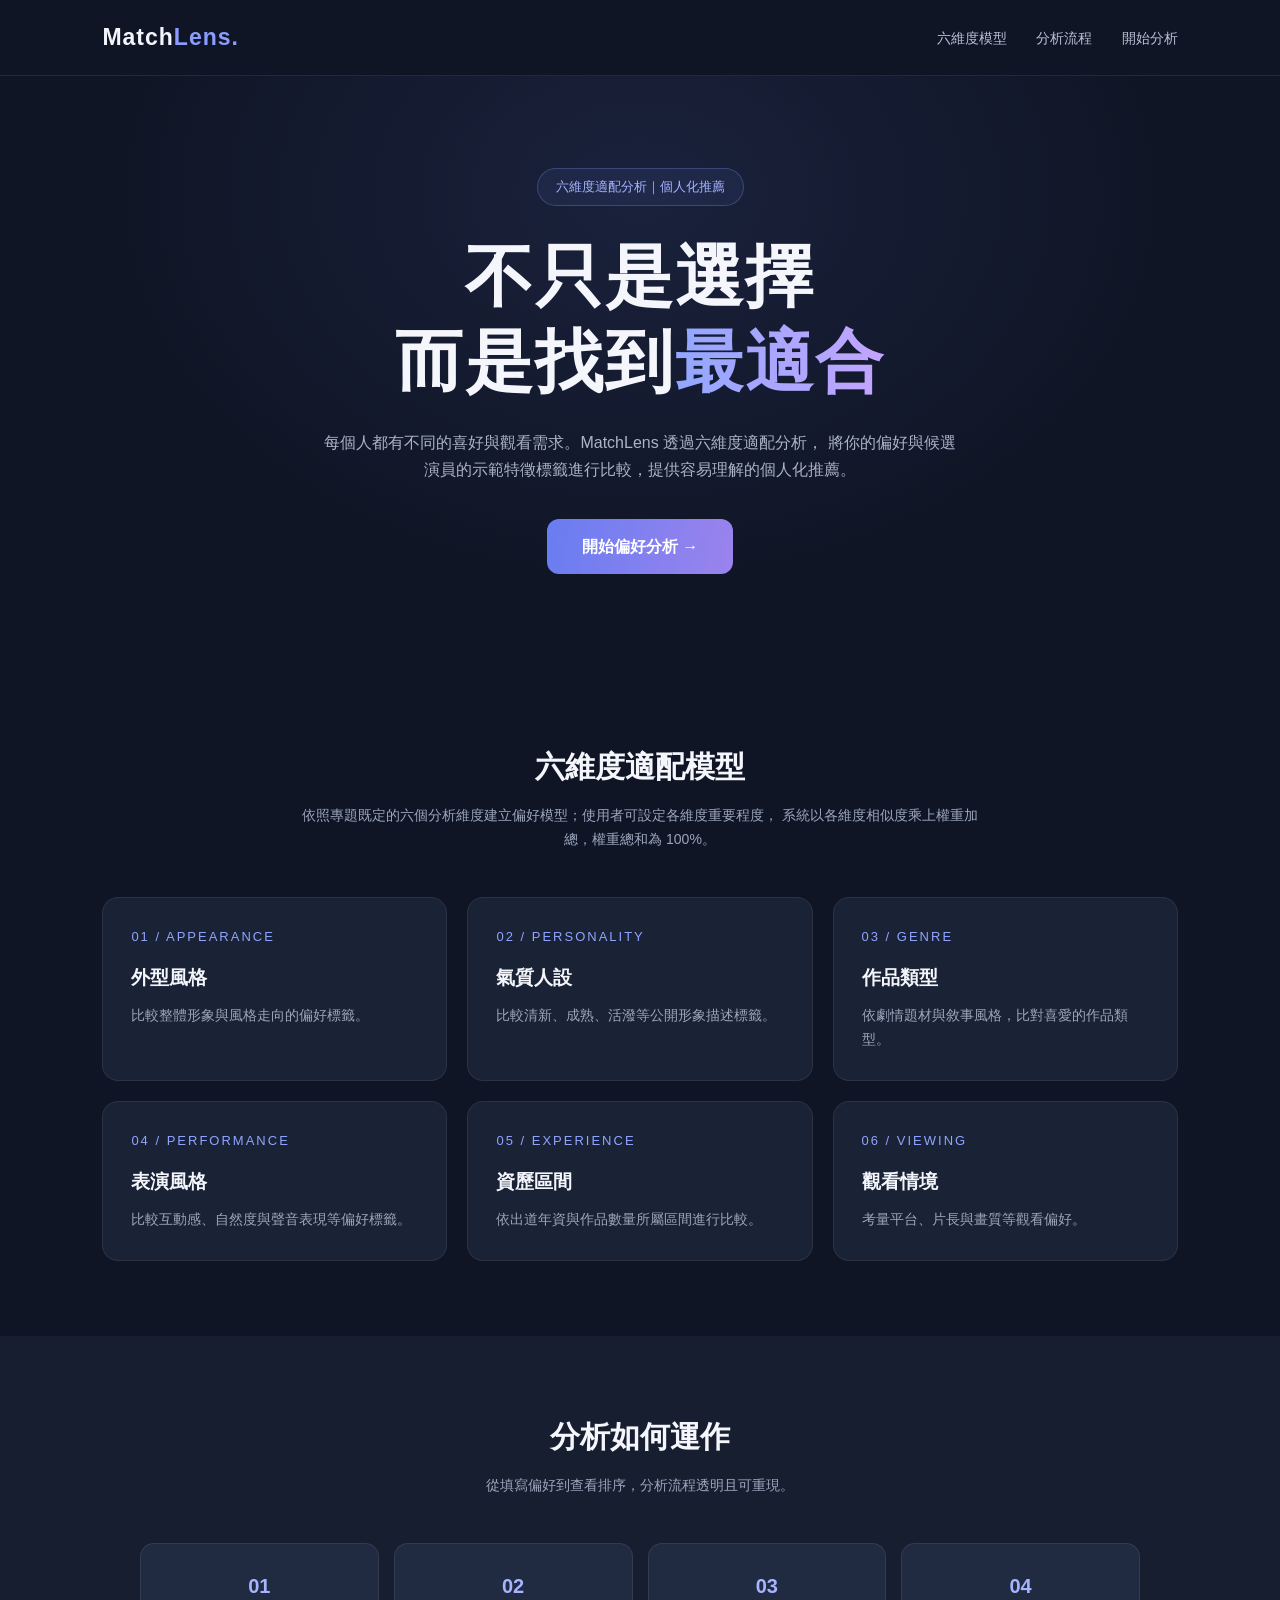
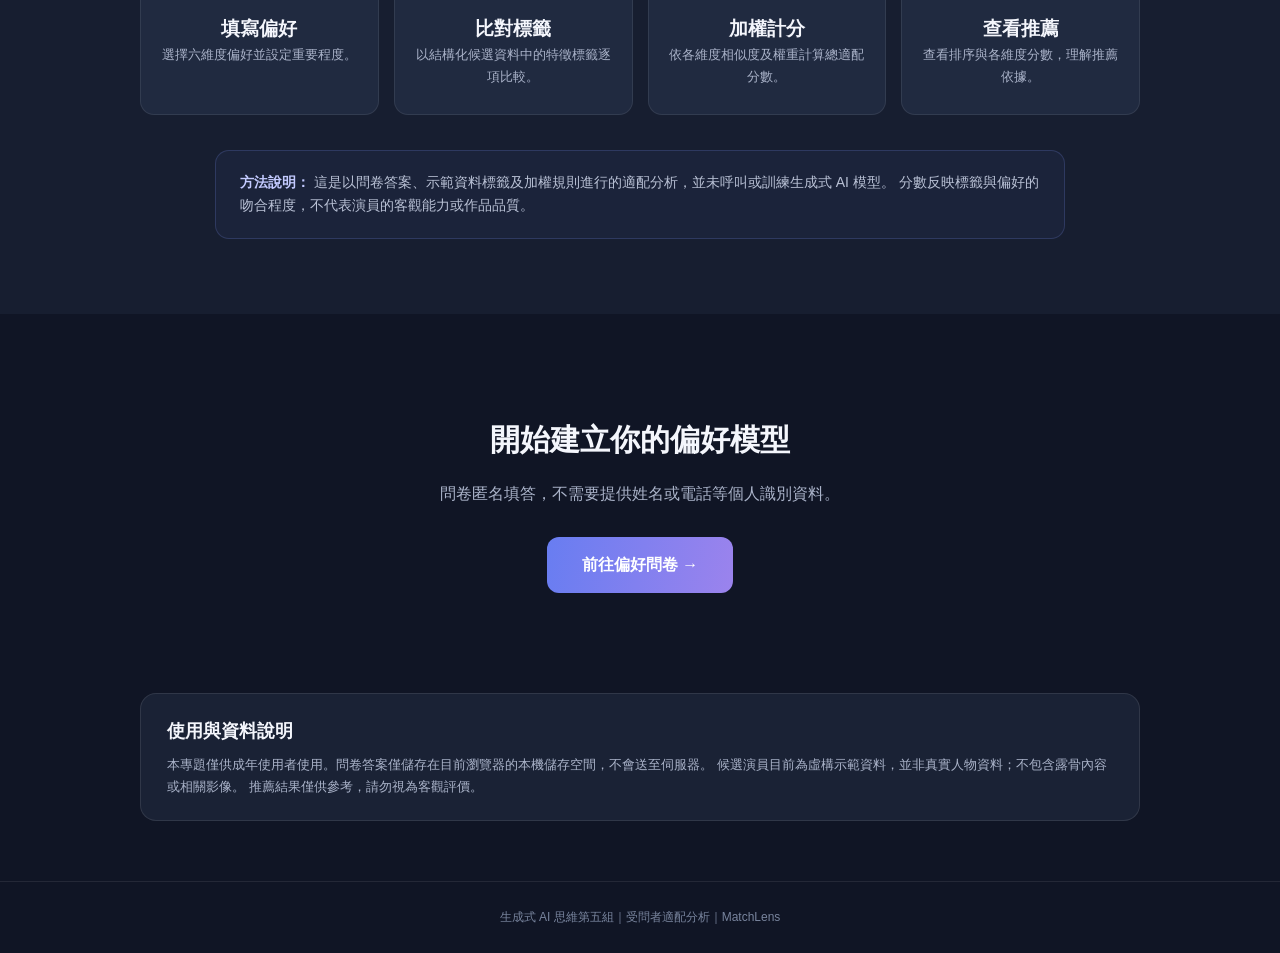
==== index.html @ 05462529 "Add deployment-ready homepage entry point" ====
<!DOCTYPE html>
<html lang="zh-Hant">
<head>
  <meta charset="UTF-8">
  <meta name="viewport" content="width=device-width, initial-scale=1.0">
  <meta name="theme-color" content="#101525">
  <meta name="description" content="以六維度偏好與加權規則，探索個人化演員適配推薦。">
  <title>MatchLens｜受問者適配分析</title>

  <style>
    * {
      margin: 0;
      padding: 0;
      box-sizing: border-box;
    }

    body {
      font-family: "Noto Sans TC", Arial, sans-serif;
      background: #101525;
      color: #f4f6fc;
      line-height: 1.7;
    }

    nav {
      min-height: 76px;
      padding: 12px 8%;
      display: flex;
      align-items: center;
      justify-content: space-between;
      border-bottom: 1px solid #ffffff15;
    }

    .logo {
      font-size: 23px;
      font-weight: 800;
      letter-spacing: 1px;
    }

    .logo span {
      color: #8b9cff;
    }

    nav a {
      color: #b9c1d5;
      text-decoration: none;
      margin-left: 25px;
      font-size: 14px;
    }

    nav a:hover,
    nav a:focus-visible {
      color: #c3a5ff;
    }

    .hero {
      min-height: 590px;
      display: flex;
      flex-direction: column;
      justify-content: center;
      align-items: center;
      text-align: center;
      padding: 80px 20px;
      background: radial-gradient(ellipse at 50% 20%, #394a873b, transparent 60%);
    }

    .tag {
      color: #a6b4ff;
      border: 1px solid #6578c866;
      background: #6578c81a;
      padding: 7px 18px;
      border-radius: 30px;
      font-size: 13px;
      margin-bottom: 28px;
    }

    h1 {
      font-size: clamp(38px, 6vw, 68px);
      line-height: 1.25;
      margin-bottom: 25px;
      letter-spacing: 2px;
    }

    h1 span {
      background: linear-gradient(90deg, #92a7ff, #c3a5ff);
      -webkit-background-clip: text;
      background-clip: text;
      color: transparent;
    }

    .hero p {
      max-width: 640px;
      color: #aab3c9;
      font-size: 16px;
      margin-bottom: 35px;
    }

    .primary-btn {
      display: inline-block;
      padding: 14px 35px;
      background: linear-gradient(100deg, #687df1, #9b83ed);
      color: white;
      text-decoration: none;
      border-radius: 12px;
      font-weight: 700;
      transition: transform .25s, box-shadow .25s;
    }

    .primary-btn:hover,
    .primary-btn:focus-visible {
      transform: translateY(-3px);
      box-shadow: 0 8px 30px #7588ff55;
    }

    section {
      padding: 75px 8%;
    }

    .section-title {
      text-align: center;
      font-size: 30px;
      margin-bottom: 12px;
    }

    .section-desc {
      text-align: center;
      color: #9ba6bd;
      margin: 0 auto 45px;
      font-size: 14px;
      max-width: 680px;
    }

    .dimensions {
      display: grid;
      grid-template-columns: repeat(3, 1fr);
      gap: 20px;
    }

    .card {
      background: #1a2235;
      border: 1px solid #ffffff12;
      padding: 28px;
      border-radius: 16px;
      transition: transform .25s, border-color .25s, background .25s;
    }

    .card:hover {
      transform: translateY(-5px);
      border-color: #899aff80;
      background: #202b43;
    }

    .number {
      color: #91a4ff;
      font-size: 13px;
      margin-bottom: 14px;
      letter-spacing: 2px;
    }

    .card h3 {
      font-size: 19px;
      margin-bottom: 10px;
    }

    .card p {
      color: #9ba6bd;
      font-size: 14px;
    }

    .process {
      background: #171e30;
      text-align: center;
    }

    .steps {
      display: grid;
      grid-template-columns: repeat(4, 1fr);
      gap: 15px;
      max-width: 1000px;
      margin: auto;
    }

    .step {
      padding: 25px 15px;
      border: 1px solid #ffffff15;
      border-radius: 14px;
      background: #202a40;
    }

    .step strong {
      display: block;
      color: #a6b4ff;
      font-size: 20px;
      margin-bottom: 10px;
    }

    .step p {
      color: #aab3c9;
      font-size: 13px;
    }

    .method {
      max-width: 850px;
      margin: 35px auto 0;
      padding: 20px 24px;
      border: 1px solid #6578c844;
      border-radius: 14px;
      background: #6578c810;
      color: #b9c1d5;
      font-size: 14px;
      text-align: left;
    }

    .method strong {
      color: #c3caff;
    }

    .start {
      text-align: center;
      padding: 100px 20px;
    }

    .start p {
      color: #aab3c9;
      margin: 15px 0 30px;
    }

    .ethics {
      max-width: 1000px;
      margin: 0 auto 60px;
      padding: 22px 26px;
      border: 1px solid #ffffff18;
      border-radius: 16px;
      background: #1a2235;
    }

    .ethics h2 {
      font-size: 18px;
      margin-bottom: 8px;
    }

    .ethics p {
      color: #aab3c9;
      font-size: 13px;
    }

    footer {
      text-align: center;
      padding: 25px;
      border-top: 1px solid #ffffff15;
      color: #78849d;
      font-size: 12px;
    }

    @media (max-width: 768px) {
      nav {
        padding: 12px 5%;
      }

      nav a {
        margin-left: 12px;
        font-size: 12px;
      }

      .dimensions {
        grid-template-columns: repeat(2, 1fr);
      }

      .steps {
        grid-template-columns: repeat(2, 1fr);
      }

      section {
        padding: 60px 6%;
      }
    }

    @media (max-width: 480px) {
      nav {
        align-items: flex-start;
        gap: 10px;
        flex-direction: column;
      }

      nav a {
        margin: 0 16px 0 0;
      }

      .hero {
        min-height: 520px;
      }

      .dimensions,
      .steps {
        grid-template-columns: 1fr;
      }

      .logo {
        font-size: 19px;
      }

      .card {
        padding: 23px;
      }

      .ethics {
        margin: 0 6% 45px;
        padding: 20px;
      }
    }

    @media (prefers-reduced-motion: reduce) {
      *, *::before, *::after {
        scroll-behavior: auto !important;
        transition-duration: .01ms !important;
      }
    }
  </style>
</head>

<body>
  <nav aria-label="主要導覽">
    <div class="logo">Match<span>Lens.</span></div>
    <div>
      <a href="#model">六維度模型</a>
      <a href="#process">分析流程</a>
      <a href="survey.html">開始分析</a>
    </div>
  </nav>

  <header class="hero">
    <div class="tag">六維度適配分析｜個人化推薦</div>
    <h1>不只是選擇<br>而是找到<span>最適合</span></h1>
    <p>
      每個人都有不同的喜好與觀看需求。MatchLens 透過六維度適配分析，
      將你的偏好與候選演員的示範特徵標籤進行比較，提供容易理解的個人化推薦。
    </p>
    <a href="survey.html" class="primary-btn">開始偏好分析 <span aria-hidden="true">→</span></a>
  </header>

  <main>
    <section id="model">
      <h2 class="section-title">六維度適配模型</h2>
      <p class="section-desc">
        依照專題既定的六個分析維度建立偏好模型；使用者可設定各維度重要程度，
        系統以各維度相似度乘上權重加總，權重總和為 100%。
      </p>

      <div class="dimensions">
        <article class="card">
          <div class="number">01 / APPEARANCE</div>
          <h3>外型風格</h3>
          <p>比較整體形象與風格走向的偏好標籤。</p>
        </article>
        <article class="card">
          <div class="number">02 / PERSONALITY</div>
          <h3>氣質人設</h3>
          <p>比較清新、成熟、活潑等公開形象描述標籤。</p>
        </article>
        <article class="card">
          <div class="number">03 / GENRE</div>
          <h3>作品類型</h3>
          <p>依劇情題材與敘事風格，比對喜愛的作品類型。</p>
        </article>
        <article class="card">
          <div class="number">04 / PERFORMANCE</div>
          <h3>表演風格</h3>
          <p>比較互動感、自然度與聲音表現等偏好標籤。</p>
        </article>
        <article class="card">
          <div class="number">05 / EXPERIENCE</div>
          <h3>資歷區間</h3>
          <p>依出道年資與作品數量所屬區間進行比較。</p>
        </article>
        <article class="card">
          <div class="number">06 / VIEWING</div>
          <h3>觀看情境</h3>
          <p>考量平台、片長與畫質等觀看偏好。</p>
        </article>
      </div>
    </section>

    <section class="process" id="process">
      <h2 class="section-title">分析如何運作</h2>
      <p class="section-desc">從填寫偏好到查看排序，分析流程透明且可重現。</p>
      <div class="steps">
        <article class="step">
          <strong>01</strong>
          <h3>填寫偏好</h3>
          <p>選擇六維度偏好並設定重要程度。</p>
        </article>
        <article class="step">
          <strong>02</strong>
          <h3>比對標籤</h3>
          <p>以結構化候選資料中的特徵標籤逐項比較。</p>
        </article>
        <article class="step">
          <strong>03</strong>
          <h3>加權計分</h3>
          <p>依各維度相似度及權重計算總適配分數。</p>
        </article>
        <article class="step">
          <strong>04</strong>
          <h3>查看推薦</h3>
          <p>查看排序與各維度分數，理解推薦依據。</p>
        </article>
      </div>
      <div class="method">
        <strong>方法說明：</strong>
        這是以問卷答案、示範資料標籤及加權規則進行的適配分析，並未呼叫或訓練生成式 AI 模型。
        分數反映標籤與偏好的吻合程度，不代表演員的客觀能力或作品品質。
      </div>
    </section>

    <section class="start">
      <h2 class="section-title">開始建立你的偏好模型</h2>
      <p>問卷匿名填答，不需要提供姓名或電話等個人識別資料。</p>
      <a href="survey.html" class="primary-btn">前往偏好問卷 <span aria-hidden="true">→</span></a>
    </section>

    <aside class="ethics" aria-labelledby="ethics-title">
      <h2 id="ethics-title">使用與資料說明</h2>
      <p>
        本專題僅供成年使用者使用。問卷答案僅儲存在目前瀏覽器的本機儲存空間，不會送至伺服器。
        候選演員目前為虛構示範資料，並非真實人物資料；不包含露骨內容或相關影像。
        推薦結果僅供參考，請勿視為客觀評價。
      </p>
    </aside>
  </main>

  <footer>
    生成式 AI 思維第五組｜受問者適配分析｜MatchLens
  </footer>
</body>
</html>
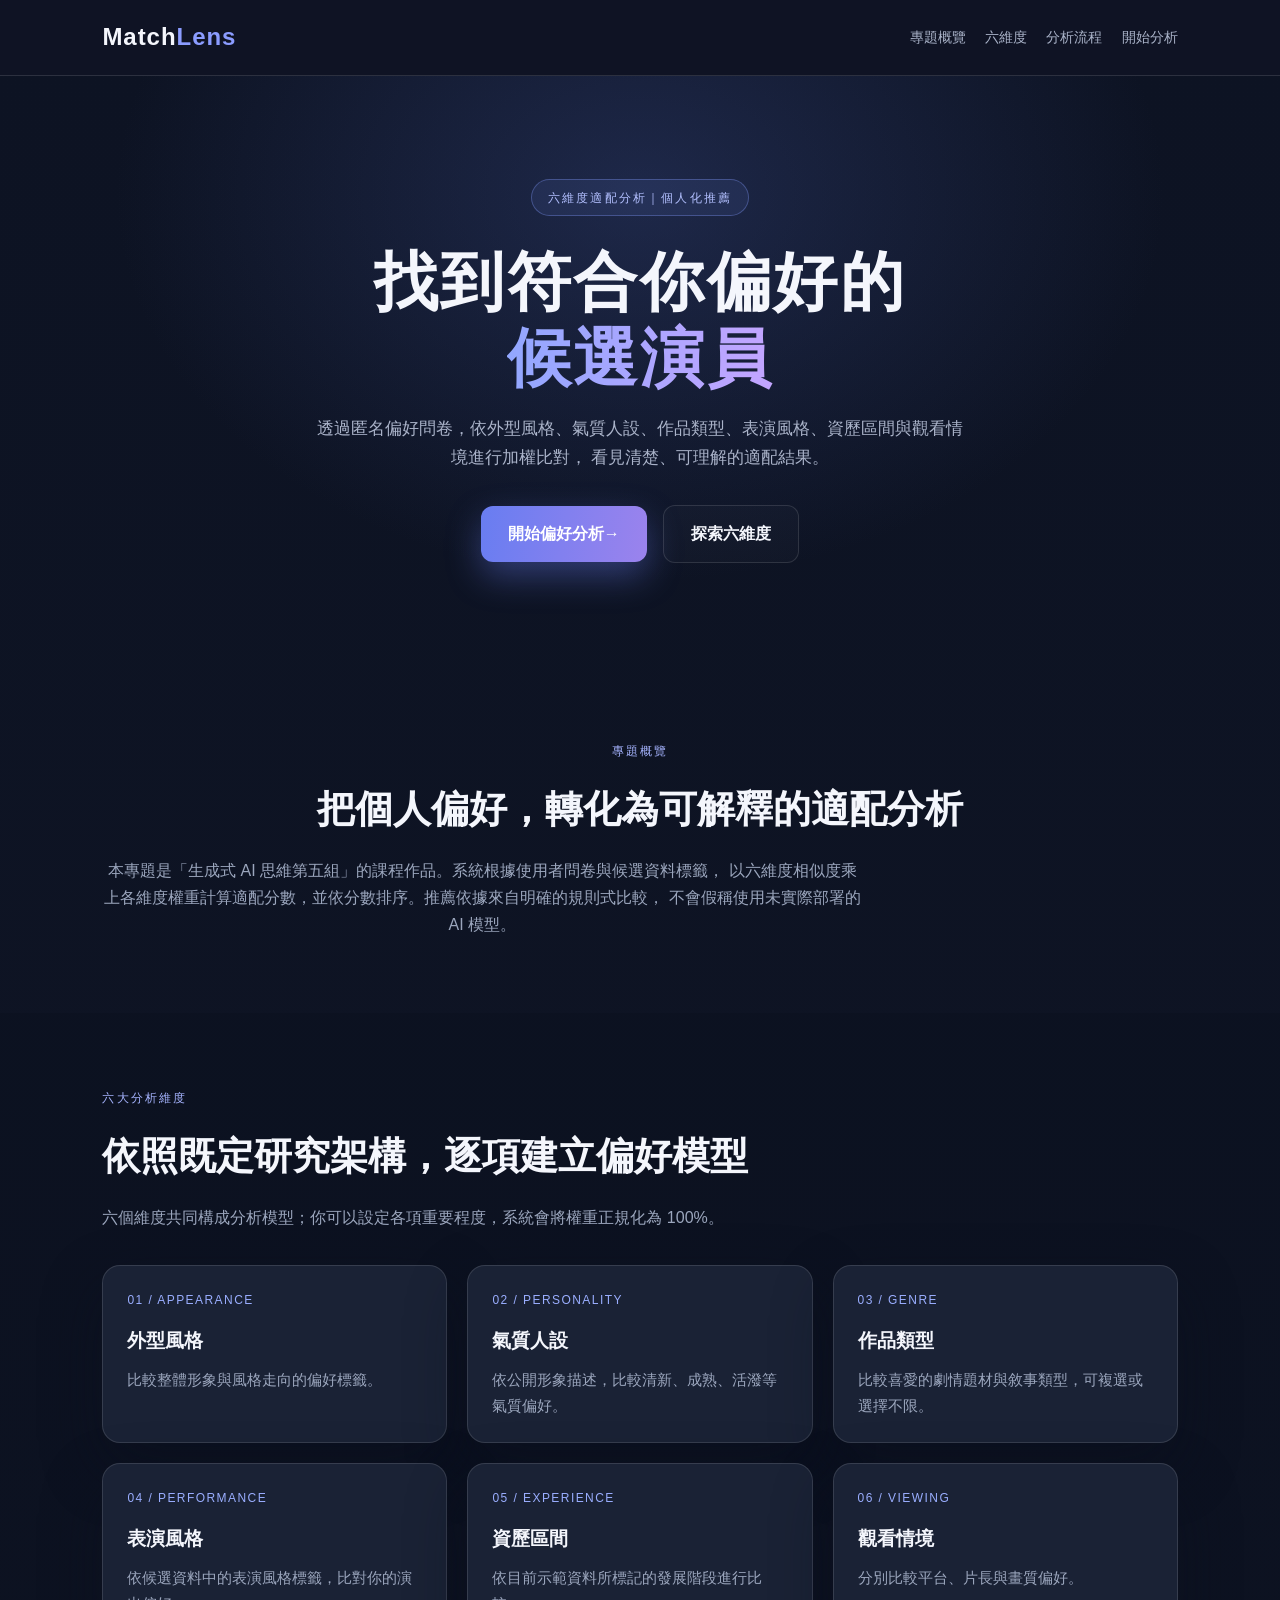
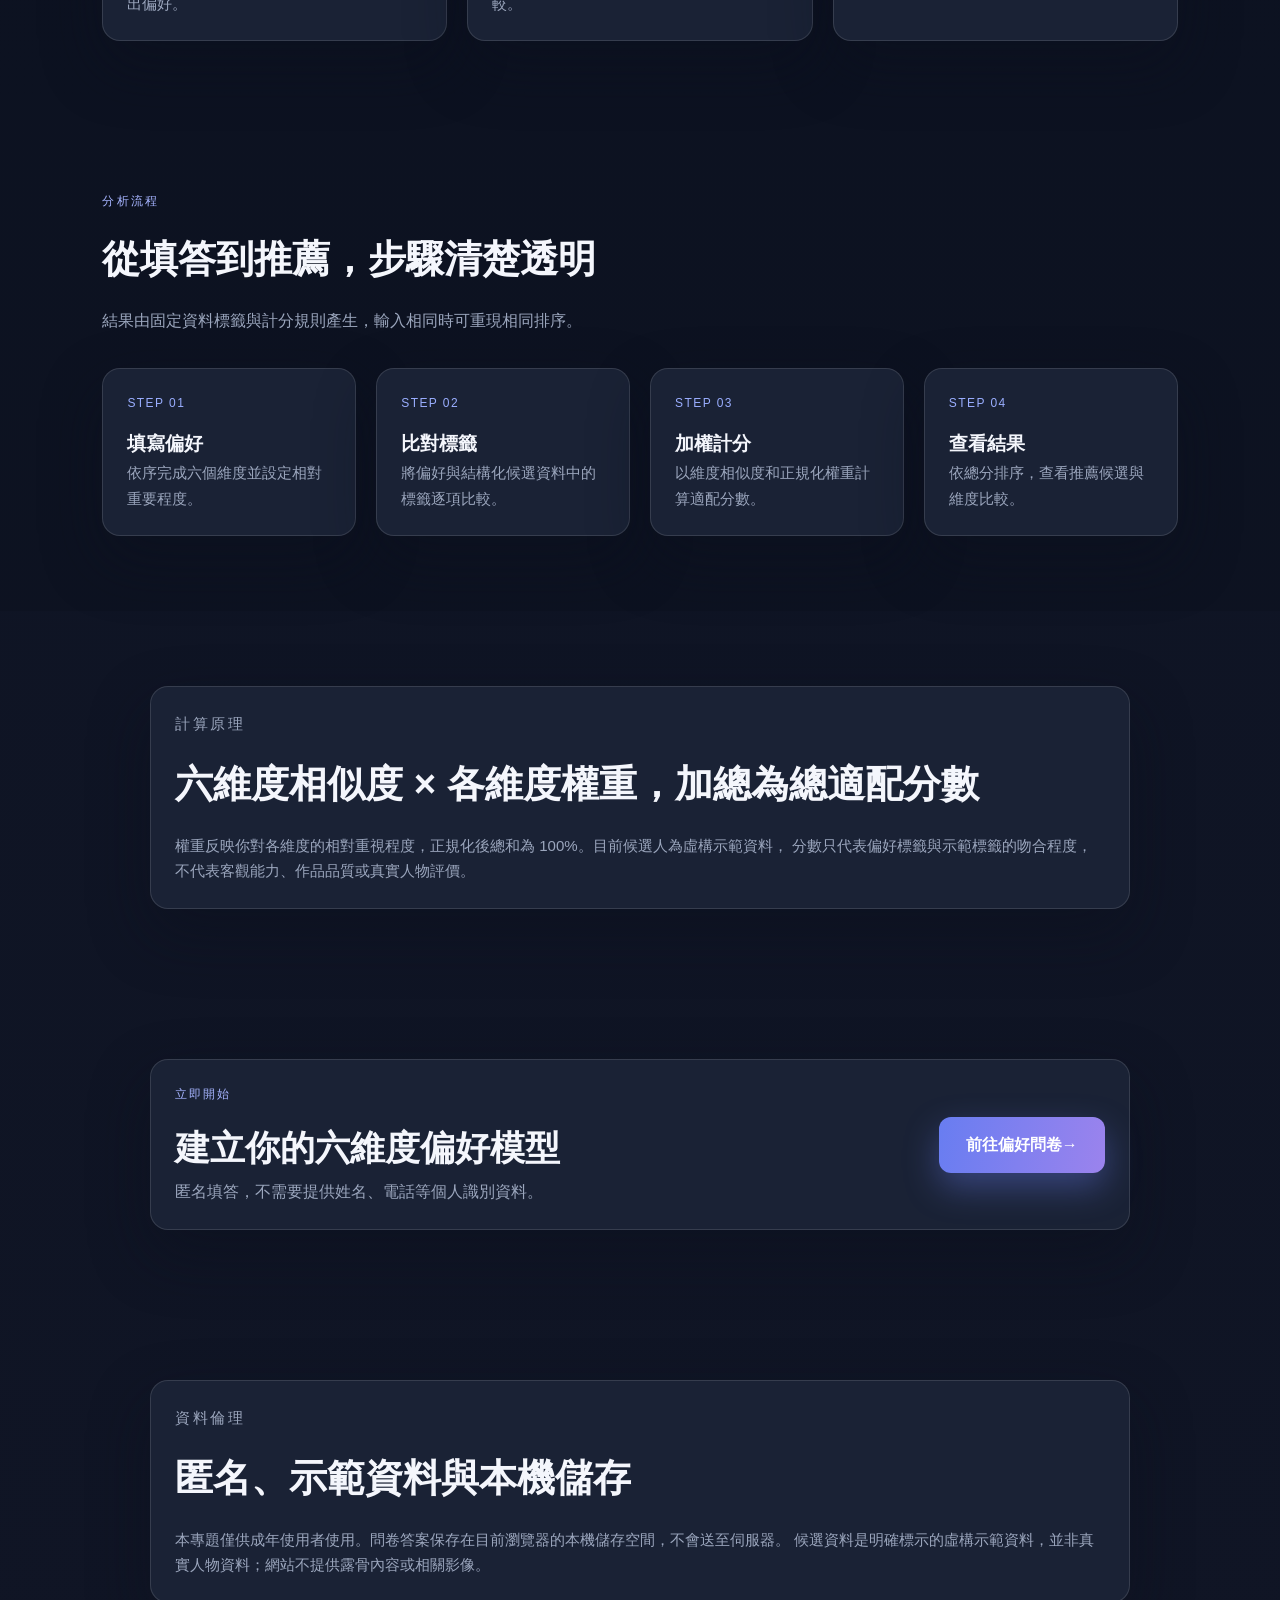
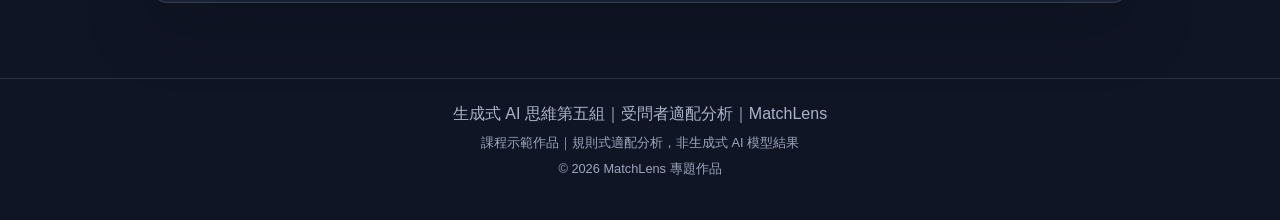
==== commit 68c28bbd: "Update landing page copy and connect the existing shared stylesheet" ====
--- a/index.html
+++ b/index.html
@@ -1,434 +1,157 @@
 <!DOCTYPE html>
 <html lang="zh-Hant">
-<head>
-  <meta charset="UTF-8">
-  <meta name="viewport" content="width=device-width, initial-scale=1.0">
-  <meta name="theme-color" content="#101525">
-  <meta name="description" content="以六維度偏好與加權規則，探索個人化演員適配推薦。">
-  <title>MatchLens｜受問者適配分析</title>
+  <head>
+    <meta charset="UTF-8" />
+    <meta name="viewport" content="width=device-width, initial-scale=1.0" />
+    <meta name="theme-color" content="#101525" />
+    <meta
+      name="description"
+      content="MatchLens 受問者適配分析：透過六維度偏好與加權模型，產生個人化演員推薦。"
+    />
+    <title>MatchLens｜受問者適配分析</title>
+    <link rel="stylesheet" href="styles.css" />
+    <script src="app.js" defer></script>
+  </head>
+  <body>
+    <header class="topbar">
+      <a class="brand" href="index.html" aria-label="MatchLens 首頁">Match<span>Lens</span></a>
+      <nav class="nav" aria-label="主導覽">
+        <a href="#overview">專題概覽</a>
+        <a href="#dimensions">六維度</a>
+        <a href="#process">分析流程</a>
+        <a href="survey.html">開始分析</a>
+      </nav>
+    </header>
 
-  <style>
-    * {
-      margin: 0;
-      padding: 0;
-      box-sizing: border-box;
-    }
+    <main>
+      <section class="hero">
+        <div class="badge">六維度適配分析｜個人化推薦</div>
+        <h1>找到符合你偏好的<br /><span>候選演員</span></h1>
+        <p>
+          透過匿名偏好問卷，依外型風格、氣質人設、作品類型、表演風格、資歷區間與觀看情境進行加權比對，
+          看見清楚、可理解的適配結果。
+        </p>
+        <div class="hero-actions">
+          <a class="primary-btn" href="survey.html">開始偏好分析 <span aria-hidden="true">→</span></a>
+          <a class="secondary-btn" href="#dimensions">探索六維度</a>
+        </div>
+      </section>
 
-    body {
-      font-family: "Noto Sans TC", Arial, sans-serif;
-      background: #101525;
-      color: #f4f6fc;
-      line-height: 1.7;
-    }
+      <section id="overview" class="section intro-section">
+        <p class="section-tag">專題概覽</p>
+        <h2>把個人偏好，轉化為可解釋的適配分析</h2>
+        <p class="section-copy">
+          本專題是「生成式 AI 思維第五組」的課程作品。系統根據使用者問卷與候選資料標籤，
+          以六維度相似度乘上各維度權重計算適配分數，並依分數排序。推薦依據來自明確的規則式比較，
+          不會假稱使用未實際部署的 AI 模型。
+        </p>
+      </section>
 
-    nav {
-      min-height: 76px;
-      padding: 12px 8%;
-      display: flex;
-      align-items: center;
-      justify-content: space-between;
-      border-bottom: 1px solid #ffffff15;
-    }
+      <section id="dimensions" class="section dimension-section">
+        <p class="section-tag">六大分析維度</p>
+        <h2>依照既定研究架構，逐項建立偏好模型</h2>
+        <p class="section-copy">
+          六個維度共同構成分析模型；你可以設定各項重要程度，系統會將權重正規化為 100%。
+        </p>
+        <div class="dimension-grid">
+          <article class="dim-card">
+            <div class="dim-number">01 / APPEARANCE</div>
+            <h3>外型風格</h3>
+            <p>比較整體形象與風格走向的偏好標籤。</p>
+          </article>
+          <article class="dim-card">
+            <div class="dim-number">02 / PERSONALITY</div>
+            <h3>氣質人設</h3>
+            <p>依公開形象描述，比較清新、成熟、活潑等氣質偏好。</p>
+          </article>
+          <article class="dim-card">
+            <div class="dim-number">03 / GENRE</div>
+            <h3>作品類型</h3>
+            <p>比較喜愛的劇情題材與敘事類型，可複選或選擇不限。</p>
+          </article>
+          <article class="dim-card">
+            <div class="dim-number">04 / PERFORMANCE</div>
+            <h3>表演風格</h3>
+            <p>依候選資料中的表演風格標籤，比對你的演出偏好。</p>
+          </article>
+          <article class="dim-card">
+            <div class="dim-number">05 / EXPERIENCE</div>
+            <h3>資歷區間</h3>
+            <p>依目前示範資料所標記的發展階段進行比較。</p>
+          </article>
+          <article class="dim-card">
+            <div class="dim-number">06 / VIEWING</div>
+            <h3>觀看情境</h3>
+            <p>分別比較平台、片長與畫質偏好。</p>
+          </article>
+        </div>
+      </section>
 
-    .logo {
-      font-size: 23px;
-      font-weight: 800;
-      letter-spacing: 1px;
-    }
+      <section id="process" class="section process-section">
+        <p class="section-tag">分析流程</p>
+        <h2>從填答到推薦，步驟清楚透明</h2>
+        <p class="section-copy">結果由固定資料標籤與計分規則產生，輸入相同時可重現相同排序。</p>
+        <div class="process-grid">
+          <article class="process-card">
+            <div class="step-index">STEP 01</div>
+            <strong>填寫偏好</strong>
+            <p>依序完成六個維度並設定相對重要程度。</p>
+          </article>
+          <article class="process-card">
+            <div class="step-index">STEP 02</div>
+            <strong>比對標籤</strong>
+            <p>將偏好與結構化候選資料中的標籤逐項比較。</p>
+          </article>
+          <article class="process-card">
+            <div class="step-index">STEP 03</div>
+            <strong>加權計分</strong>
+            <p>以維度相似度和正規化權重計算適配分數。</p>
+          </article>
+          <article class="process-card">
+            <div class="step-index">STEP 04</div>
+            <strong>查看結果</strong>
+            <p>依總分排序，查看推薦候選與維度比較。</p>
+          </article>
+        </div>
+      </section>
 
-    .logo span {
-      color: #8b9cff;
-    }
+      <section class="section summary-section">
+        <div class="summary-panel">
+          <p class="section-tag">計算原理</p>
+          <h2>六維度相似度 × 各維度權重，加總為總適配分數</h2>
+          <p>
+            權重反映你對各維度的相對重視程度，正規化後總和為 100%。目前候選人為虛構示範資料，
+            分數只代表偏好標籤與示範標籤的吻合程度，不代表客觀能力、作品品質或真實人物評價。
+          </p>
+        </div>
+      </section>
 
-    nav a {
-      color: #b9c1d5;
-      text-decoration: none;
-      margin-left: 25px;
-      font-size: 14px;
-    }
+      <section class="section cta-section">
+        <div class="cta-box">
+          <div>
+            <p class="section-tag">立即開始</p>
+            <h2>建立你的六維度偏好模型</h2>
+            <p class="section-copy">匿名填答，不需要提供姓名、電話等個人識別資料。</p>
+          </div>
+          <a class="primary-btn" href="survey.html">前往偏好問卷 <span aria-hidden="true">→</span></a>
+        </div>
+      </section>
 
-    nav a:hover,
-    nav a:focus-visible {
-      color: #c3a5ff;
-    }
+      <aside class="section" aria-labelledby="ethics-title">
+        <div class="summary-panel">
+          <p class="section-tag">資料倫理</p>
+          <h2 id="ethics-title">匿名、示範資料與本機儲存</h2>
+          <p>
+            本專題僅供成年使用者使用。問卷答案保存在目前瀏覽器的本機儲存空間，不會送至伺服器。
+            候選資料是明確標示的虛構示範資料，並非真實人物資料；網站不提供露骨內容或相關影像。
+          </p>
+        </div>
+      </aside>
+    </main>
 
-    .hero {
-      min-height: 590px;
-      display: flex;
-      flex-direction: column;
-      justify-content: center;
-      align-items: center;
-      text-align: center;
-      padding: 80px 20px;
-      background: radial-gradient(ellipse at 50% 20%, #394a873b, transparent 60%);
-    }
-
-    .tag {
-      color: #a6b4ff;
-      border: 1px solid #6578c866;
-      background: #6578c81a;
-      padding: 7px 18px;
-      border-radius: 30px;
-      font-size: 13px;
-      margin-bottom: 28px;
-    }
-
-    h1 {
-      font-size: clamp(38px, 6vw, 68px);
-      line-height: 1.25;
-      margin-bottom: 25px;
-      letter-spacing: 2px;
-    }
-
-    h1 span {
-      background: linear-gradient(90deg, #92a7ff, #c3a5ff);
-      -webkit-background-clip: text;
-      background-clip: text;
-      color: transparent;
-    }
-
-    .hero p {
-      max-width: 640px;
-      color: #aab3c9;
-      font-size: 16px;
-      margin-bottom: 35px;
-    }
-
-    .primary-btn {
-      display: inline-block;
-      padding: 14px 35px;
-      background: linear-gradient(100deg, #687df1, #9b83ed);
-      color: white;
-      text-decoration: none;
-      border-radius: 12px;
-      font-weight: 700;
-      transition: transform .25s, box-shadow .25s;
-    }
-
-    .primary-btn:hover,
-    .primary-btn:focus-visible {
-      transform: translateY(-3px);
-      box-shadow: 0 8px 30px #7588ff55;
-    }
-
-    section {
-      padding: 75px 8%;
-    }
-
-    .section-title {
-      text-align: center;
-      font-size: 30px;
-      margin-bottom: 12px;
-    }
-
-    .section-desc {
-      text-align: center;
-      color: #9ba6bd;
-      margin: 0 auto 45px;
-      font-size: 14px;
-      max-width: 680px;
-    }
-
-    .dimensions {
-      display: grid;
-      grid-template-columns: repeat(3, 1fr);
-      gap: 20px;
-    }
-
-    .card {
-      background: #1a2235;
-      border: 1px solid #ffffff12;
-      padding: 28px;
-      border-radius: 16px;
-      transition: transform .25s, border-color .25s, background .25s;
-    }
-
-    .card:hover {
-      transform: translateY(-5px);
-      border-color: #899aff80;
-      background: #202b43;
-    }
-
-    .number {
-      color: #91a4ff;
-      font-size: 13px;
-      margin-bottom: 14px;
-      letter-spacing: 2px;
-    }
-
-    .card h3 {
-      font-size: 19px;
-      margin-bottom: 10px;
-    }
-
-    .card p {
-      color: #9ba6bd;
-      font-size: 14px;
-    }
-
-    .process {
-      background: #171e30;
-      text-align: center;
-    }
-
-    .steps {
-      display: grid;
-      grid-template-columns: repeat(4, 1fr);
-      gap: 15px;
-      max-width: 1000px;
-      margin: auto;
-    }
-
-    .step {
-      padding: 25px 15px;
-      border: 1px solid #ffffff15;
-      border-radius: 14px;
-      background: #202a40;
-    }
-
-    .step strong {
-      display: block;
-      color: #a6b4ff;
-      font-size: 20px;
-      margin-bottom: 10px;
-    }
-
-    .step p {
-      color: #aab3c9;
-      font-size: 13px;
-    }
-
-    .method {
-      max-width: 850px;
-      margin: 35px auto 0;
-      padding: 20px 24px;
-      border: 1px solid #6578c844;
-      border-radius: 14px;
-      background: #6578c810;
-      color: #b9c1d5;
-      font-size: 14px;
-      text-align: left;
-    }
-
-    .method strong {
-      color: #c3caff;
-    }
-
-    .start {
-      text-align: center;
-      padding: 100px 20px;
-    }
-
-    .start p {
-      color: #aab3c9;
-      margin: 15px 0 30px;
-    }
-
-    .ethics {
-      max-width: 1000px;
-      margin: 0 auto 60px;
-      padding: 22px 26px;
-      border: 1px solid #ffffff18;
-      border-radius: 16px;
-      background: #1a2235;
-    }
-
-    .ethics h2 {
-      font-size: 18px;
-      margin-bottom: 8px;
-    }
-
-    .ethics p {
-      color: #aab3c9;
-      font-size: 13px;
-    }
-
-    footer {
-      text-align: center;
-      padding: 25px;
-      border-top: 1px solid #ffffff15;
-      color: #78849d;
-      font-size: 12px;
-    }
-
-    @media (max-width: 768px) {
-      nav {
-        padding: 12px 5%;
-      }
-
-      nav a {
-        margin-left: 12px;
-        font-size: 12px;
-      }
-
-      .dimensions {
-        grid-template-columns: repeat(2, 1fr);
-      }
-
-      .steps {
-        grid-template-columns: repeat(2, 1fr);
-      }
-
-      section {
-        padding: 60px 6%;
-      }
-    }
-
-    @media (max-width: 480px) {
-      nav {
-        align-items: flex-start;
-        gap: 10px;
-        flex-direction: column;
-      }
-
-      nav a {
-        margin: 0 16px 0 0;
-      }
-
-      .hero {
-        min-height: 520px;
-      }
-
-      .dimensions,
-      .steps {
-        grid-template-columns: 1fr;
-      }
-
-      .logo {
-        font-size: 19px;
-      }
-
-      .card {
-        padding: 23px;
-      }
-
-      .ethics {
-        margin: 0 6% 45px;
-        padding: 20px;
-      }
-    }
-
-    @media (prefers-reduced-motion: reduce) {
-      *, *::before, *::after {
-        scroll-behavior: auto !important;
-        transition-duration: .01ms !important;
-      }
-    }
-  </style>
-</head>
-
-<body>
-  <nav aria-label="主要導覽">
-    <div class="logo">Match<span>Lens.</span></div>
-    <div>
-      <a href="#model">六維度模型</a>
-      <a href="#process">分析流程</a>
-      <a href="survey.html">開始分析</a>
-    </div>
-  </nav>
-
-  <header class="hero">
-    <div class="tag">六維度適配分析｜個人化推薦</div>
-    <h1>不只是選擇<br>而是找到<span>最適合</span></h1>
-    <p>
-      每個人都有不同的喜好與觀看需求。MatchLens 透過六維度適配分析，
-      將你的偏好與候選演員的示範特徵標籤進行比較，提供容易理解的個人化推薦。
-    </p>
-    <a href="survey.html" class="primary-btn">開始偏好分析 <span aria-hidden="true">→</span></a>
-  </header>
-
-  <main>
-    <section id="model">
-      <h2 class="section-title">六維度適配模型</h2>
-      <p class="section-desc">
-        依照專題既定的六個分析維度建立偏好模型；使用者可設定各維度重要程度，
-        系統以各維度相似度乘上權重加總，權重總和為 100%。
-      </p>
-
-      <div class="dimensions">
-        <article class="card">
-          <div class="number">01 / APPEARANCE</div>
-          <h3>外型風格</h3>
-          <p>比較整體形象與風格走向的偏好標籤。</p>
-        </article>
-        <article class="card">
-          <div class="number">02 / PERSONALITY</div>
-          <h3>氣質人設</h3>
-          <p>比較清新、成熟、活潑等公開形象描述標籤。</p>
-        </article>
-        <article class="card">
-          <div class="number">03 / GENRE</div>
-          <h3>作品類型</h3>
-          <p>依劇情題材與敘事風格，比對喜愛的作品類型。</p>
-        </article>
-        <article class="card">
-          <div class="number">04 / PERFORMANCE</div>
-          <h3>表演風格</h3>
-          <p>比較互動感、自然度與聲音表現等偏好標籤。</p>
-        </article>
-        <article class="card">
-          <div class="number">05 / EXPERIENCE</div>
-          <h3>資歷區間</h3>
-          <p>依出道年資與作品數量所屬區間進行比較。</p>
-        </article>
-        <article class="card">
-          <div class="number">06 / VIEWING</div>
-          <h3>觀看情境</h3>
-          <p>考量平台、片長與畫質等觀看偏好。</p>
-        </article>
-      </div>
-    </section>
-
-    <section class="process" id="process">
-      <h2 class="section-title">分析如何運作</h2>
-      <p class="section-desc">從填寫偏好到查看排序，分析流程透明且可重現。</p>
-      <div class="steps">
-        <article class="step">
-          <strong>01</strong>
-          <h3>填寫偏好</h3>
-          <p>選擇六維度偏好並設定重要程度。</p>
-        </article>
-        <article class="step">
-          <strong>02</strong>
-          <h3>比對標籤</h3>
-          <p>以結構化候選資料中的特徵標籤逐項比較。</p>
-        </article>
-        <article class="step">
-          <strong>03</strong>
-          <h3>加權計分</h3>
-          <p>依各維度相似度及權重計算總適配分數。</p>
-        </article>
-        <article class="step">
-          <strong>04</strong>
-          <h3>查看推薦</h3>
-          <p>查看排序與各維度分數，理解推薦依據。</p>
-        </article>
-      </div>
-      <div class="method">
-        <strong>方法說明：</strong>
-        這是以問卷答案、示範資料標籤及加權規則進行的適配分析，並未呼叫或訓練生成式 AI 模型。
-        分數反映標籤與偏好的吻合程度，不代表演員的客觀能力或作品品質。
-      </div>
-    </section>
-
-    <section class="start">
-      <h2 class="section-title">開始建立你的偏好模型</h2>
-      <p>問卷匿名填答，不需要提供姓名或電話等個人識別資料。</p>
-      <a href="survey.html" class="primary-btn">前往偏好問卷 <span aria-hidden="true">→</span></a>
-    </section>
-
-    <aside class="ethics" aria-labelledby="ethics-title">
-      <h2 id="ethics-title">使用與資料說明</h2>
-      <p>
-        本專題僅供成年使用者使用。問卷答案僅儲存在目前瀏覽器的本機儲存空間，不會送至伺服器。
-        候選演員目前為虛構示範資料，並非真實人物資料；不包含露骨內容或相關影像。
-        推薦結果僅供參考，請勿視為客觀評價。
-      </p>
-    </aside>
-  </main>
-
-  <footer>
-    生成式 AI 思維第五組｜受問者適配分析｜MatchLens
-  </footer>
-</body>
+    <footer class="footer">
+      <p>生成式 AI 思維第五組｜受問者適配分析｜MatchLens</p>
+      <p class="footnote">課程示範作品｜規則式適配分析，非生成式 AI 模型結果</p>
+    </footer>
+  </body>
 </html>
--- a/styles.css
+++ b/styles.css
@@ -0,0 +1,348 @@
+:root {
+  --bg: #101525;
+  --bg-soft: #141d2f;
+  --panel: #1a2235;
+  --panel-strong: #202b43;
+  --line: rgba(255, 255, 255, 0.12);
+  --text: #f4f6fc;
+  --muted: #aab3c9;
+  --soft: #9ba6bd;
+  --primary: #8b9cff;
+  --primary-strong: #687df1;
+  --purple: #b39cff;
+  --shadow: 0 24px 60px rgba(10, 15, 28, 0.45);
+}
+
+* {
+  box-sizing: border-box;
+  margin: 0;
+  padding: 0;
+}
+
+html {
+  scroll-behavior: smooth;
+}
+
+body {
+  font-family: "Noto Sans TC", "Segoe UI", Arial, sans-serif;
+  background: linear-gradient(180deg, #0d1323 0%, #101525 100%);
+  color: var(--text);
+  line-height: 1.7;
+}
+
+img {
+  max-width: 100%;
+  display: block;
+}
+
+a {
+  color: inherit;
+  text-decoration: none;
+}
+
+.topbar {
+  position: sticky;
+  top: 0;
+  z-index: 20;
+  display: flex;
+  align-items: center;
+  justify-content: space-between;
+  min-height: 76px;
+  padding: 12px 8%;
+  background: rgba(16, 21, 37, 0.9);
+  backdrop-filter: blur(12px);
+  border-bottom: 1px solid var(--line);
+}
+
+.brand {
+  font-size: 1.5rem;
+  font-weight: 800;
+  letter-spacing: 0.04em;
+}
+
+.brand span {
+  color: var(--primary);
+}
+
+.nav {
+  display: flex;
+  align-items: center;
+  gap: 1.2rem;
+  flex-wrap: wrap;
+}
+
+.nav a {
+  font-size: 0.85rem;
+  color: var(--muted);
+  transition: color 0.2s ease;
+}
+
+.nav a:hover,
+.nav a:focus-visible {
+  color: var(--purple);
+}
+
+.hero {
+  min-height: 590px;
+  display: flex;
+  flex-direction: column;
+  justify-content: center;
+  align-items: center;
+  text-align: center;
+  padding: 80px 20px;
+  background: radial-gradient(ellipse at 50% 20%, rgba(57, 74, 135, 0.38), transparent 58%);
+}
+
+.badge {
+  display: inline-block;
+  padding: 0.45rem 1rem;
+  border: 1px solid rgba(101, 120, 200, 0.5);
+  background: rgba(101, 120, 200, 0.12);
+  color: #b3c0ff;
+  border-radius: 999px;
+  font-size: 0.76rem;
+  letter-spacing: 0.18em;
+  text-transform: uppercase;
+  margin-bottom: 1.8rem;
+}
+
+.hero h1 {
+  font-size: clamp(2.5rem, 5vw, 4.3rem);
+  line-height: 1.18;
+  letter-spacing: 0.04em;
+  margin-bottom: 1.2rem;
+}
+
+.hero h1 span {
+  background: linear-gradient(90deg, #92a7ff, #c3a5ff);
+  -webkit-background-clip: text;
+  background-clip: text;
+  color: transparent;
+}
+
+.hero p {
+  max-width: 650px;
+  color: var(--muted);
+  font-size: 1.05rem;
+  margin-bottom: 2rem;
+}
+
+.hero-actions {
+  display: flex;
+  align-items: center;
+  justify-content: center;
+  flex-wrap: wrap;
+  gap: 1rem;
+}
+
+.primary-btn,
+.secondary-btn {
+  display: inline-flex;
+  align-items: center;
+  justify-content: center;
+  min-height: 50px;
+  padding: 0.9rem 1.7rem;
+  border-radius: 12px;
+  font-weight: 700;
+  transition: transform 0.25s ease, box-shadow 0.25s ease, border-color 0.25s ease;
+}
+
+.primary-btn {
+  background: linear-gradient(100deg, var(--primary-strong), #9b83ed);
+  color: white;
+  box-shadow: 0 14px 34px rgba(104, 125, 241, 0.38);
+}
+
+.secondary-btn {
+  border: 1px solid rgba(255, 255, 255, 0.12);
+  background: rgba(255, 255, 255, 0.02);
+  color: var(--text);
+}
+
+.primary-btn:hover,
+.primary-btn:focus-visible,
+.secondary-btn:hover,
+.secondary-btn:focus-visible {
+  transform: translateY(-2px);
+}
+
+.section {
+  padding: 75px 8%;
+}
+
+.section-tag {
+  color: #a6b4ff;
+  font-size: 0.74rem;
+  letter-spacing: 0.18em;
+  text-transform: uppercase;
+  margin-bottom: 0.9rem;
+}
+
+.section h2 {
+  font-size: clamp(1.7rem, 3vw, 2.5rem);
+  margin-bottom: 1rem;
+}
+
+.section-copy {
+  max-width: 760px;
+  color: var(--soft);
+  font-size: 1rem;
+}
+
+.intro-section,
+.summary-section {
+  text-align: center;
+}
+
+.dimension-section,
+.process-section {
+  background: rgba(10, 15, 28, 0.4);
+}
+
+.dimension-grid,
+.process-grid {
+  display: grid;
+  gap: 1.25rem;
+  margin-top: 2.1rem;
+}
+
+.dimension-grid {
+  grid-template-columns: repeat(3, minmax(0, 1fr));
+}
+
+.process-grid {
+  grid-template-columns: repeat(4, minmax(0, 1fr));
+}
+
+.dim-card,
+.process-card,
+.summary-panel,
+.cta-box {
+  background: var(--panel);
+  border: 1px solid var(--line);
+  border-radius: 18px;
+  padding: 1.5rem;
+  box-shadow: var(--shadow);
+}
+
+.dim-card,
+.process-card {
+  transition: transform 0.2s ease, border-color 0.2s ease, background 0.2s ease;
+}
+
+.dim-card:hover,
+.dim-card:focus-within,
+.process-card:hover,
+.process-card:focus-within {
+  transform: translateY(-5px);
+  border-color: rgba(139, 156, 255, 0.7);
+  background: var(--panel-strong);
+}
+
+.dim-number,
+.step-index {
+  color: #9aaeff;
+  font-size: 0.75rem;
+  letter-spacing: 0.12em;
+  margin-bottom: 0.9rem;
+}
+
+.dim-card h3,
+.process-card strong {
+  font-size: 1.2rem;
+  margin-bottom: 0.6rem;
+}
+
+.dim-card p,
+.process-card p,
+.summary-panel p {
+  color: var(--soft);
+  font-size: 0.94rem;
+}
+
+.summary-panel {
+  max-width: 980px;
+  margin: 0 auto;
+  text-align: left;
+}
+
+.cta-box {
+  display: flex;
+  align-items: center;
+  justify-content: space-between;
+  gap: 1rem;
+  max-width: 980px;
+  margin: 0 auto;
+}
+
+.cta-box h2 {
+  margin: 0;
+  font-size: clamp(1.5rem, 2.8vw, 2.2rem);
+}
+
+.footer {
+  border-top: 1px solid var(--line);
+  padding: 1.3rem 8% 2.5rem;
+  text-align: center;
+  color: var(--muted);
+}
+
+.footnote {
+  margin-top: 0.3rem;
+  font-size: 0.8rem;
+  color: var(--soft);
+}
+
+@media (max-width: 920px) {
+  .dimension-grid {
+    grid-template-columns: repeat(2, minmax(0, 1fr));
+  }
+
+  .process-grid {
+    grid-template-columns: repeat(2, minmax(0, 1fr));
+  }
+}
+
+@media (max-width: 640px) {
+  .topbar {
+    flex-direction: column;
+    justify-content: center;
+    gap: 0.7rem;
+    padding-top: 1rem;
+    padding-bottom: 1rem;
+  }
+
+  .nav {
+    justify-content: center;
+  }
+
+  .hero {
+    min-height: 500px;
+    padding-top: 60px;
+    padding-bottom: 60px;
+  }
+
+  .hero p {
+    font-size: 0.98rem;
+  }
+
+  .dimension-grid,
+  .process-grid {
+    grid-template-columns: 1fr;
+  }
+
+  .cta-box {
+    flex-direction: column;
+    align-items: flex-start;
+  }
+
+  .primary-btn,
+  .secondary-btn {
+    width: 100%;
+  }
+
+  .hero-actions {
+    width: 100%;
+    flex-direction: column;
+  }
+}
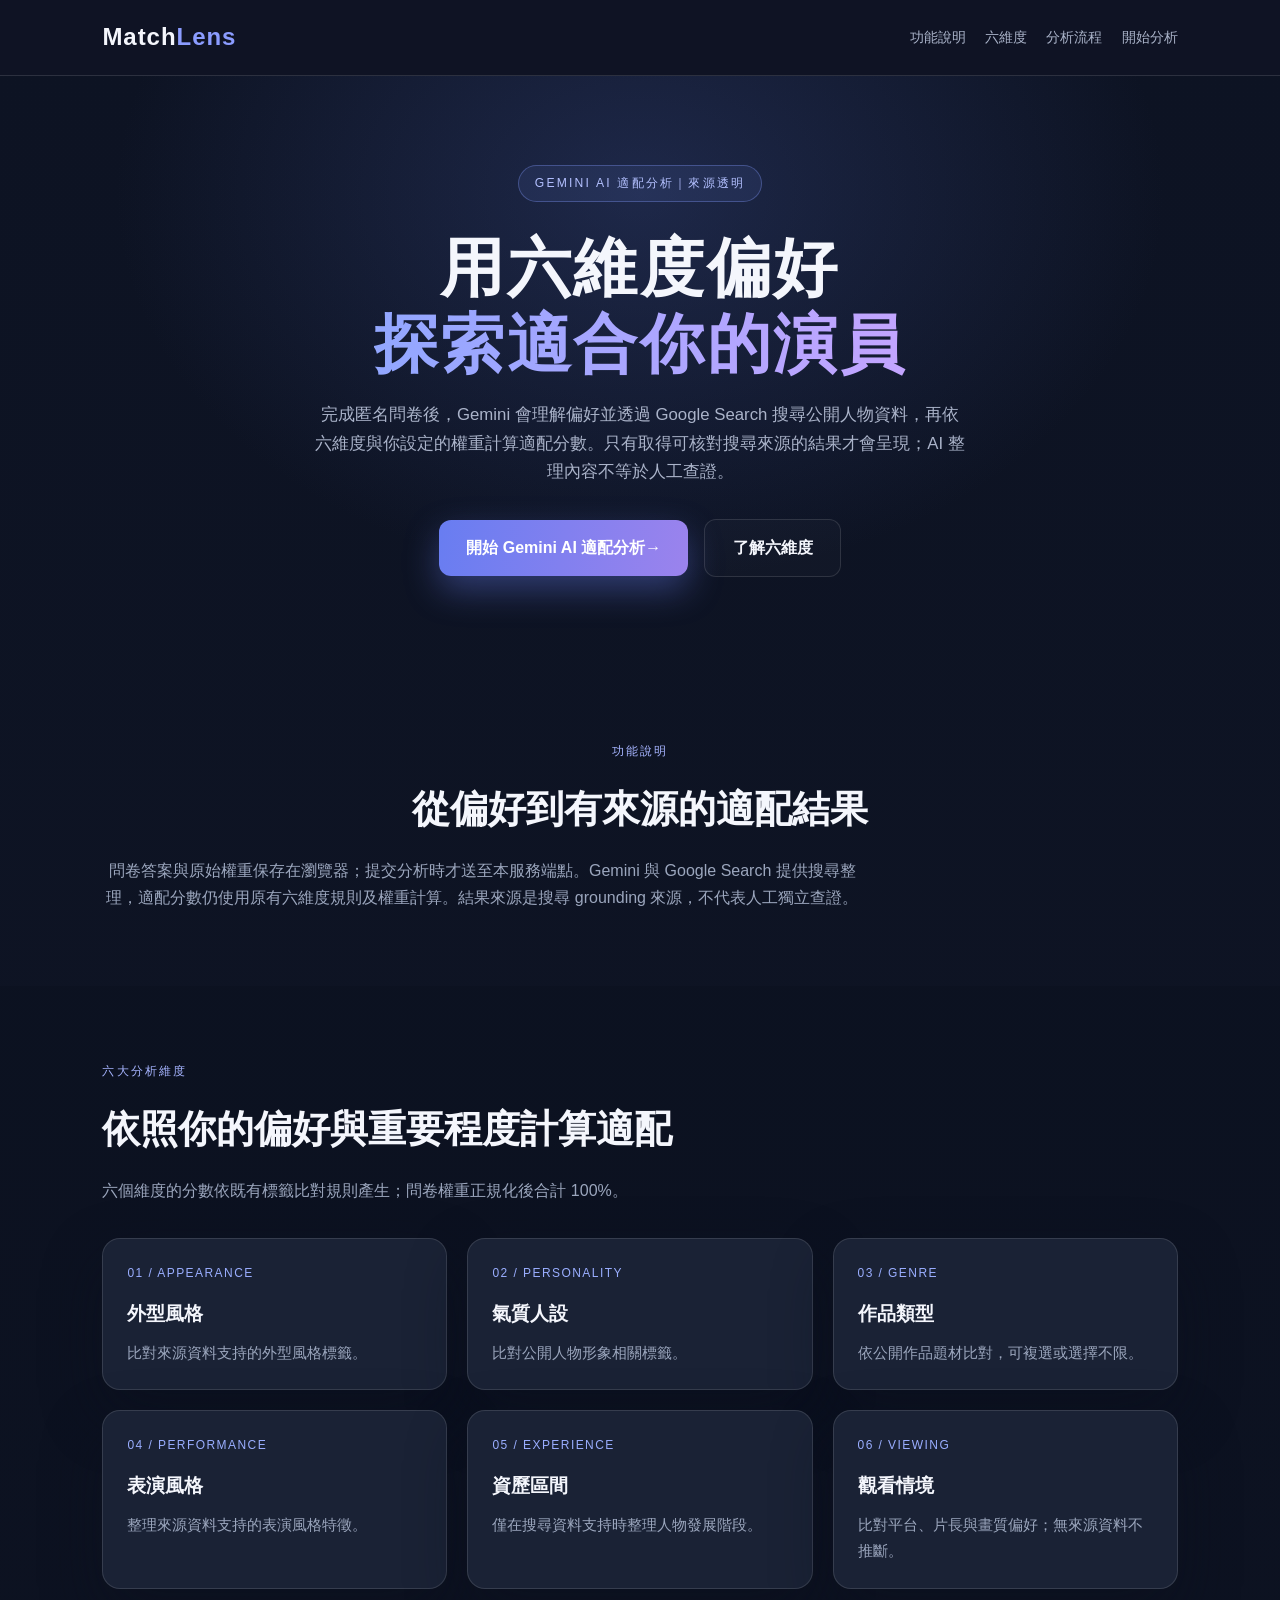
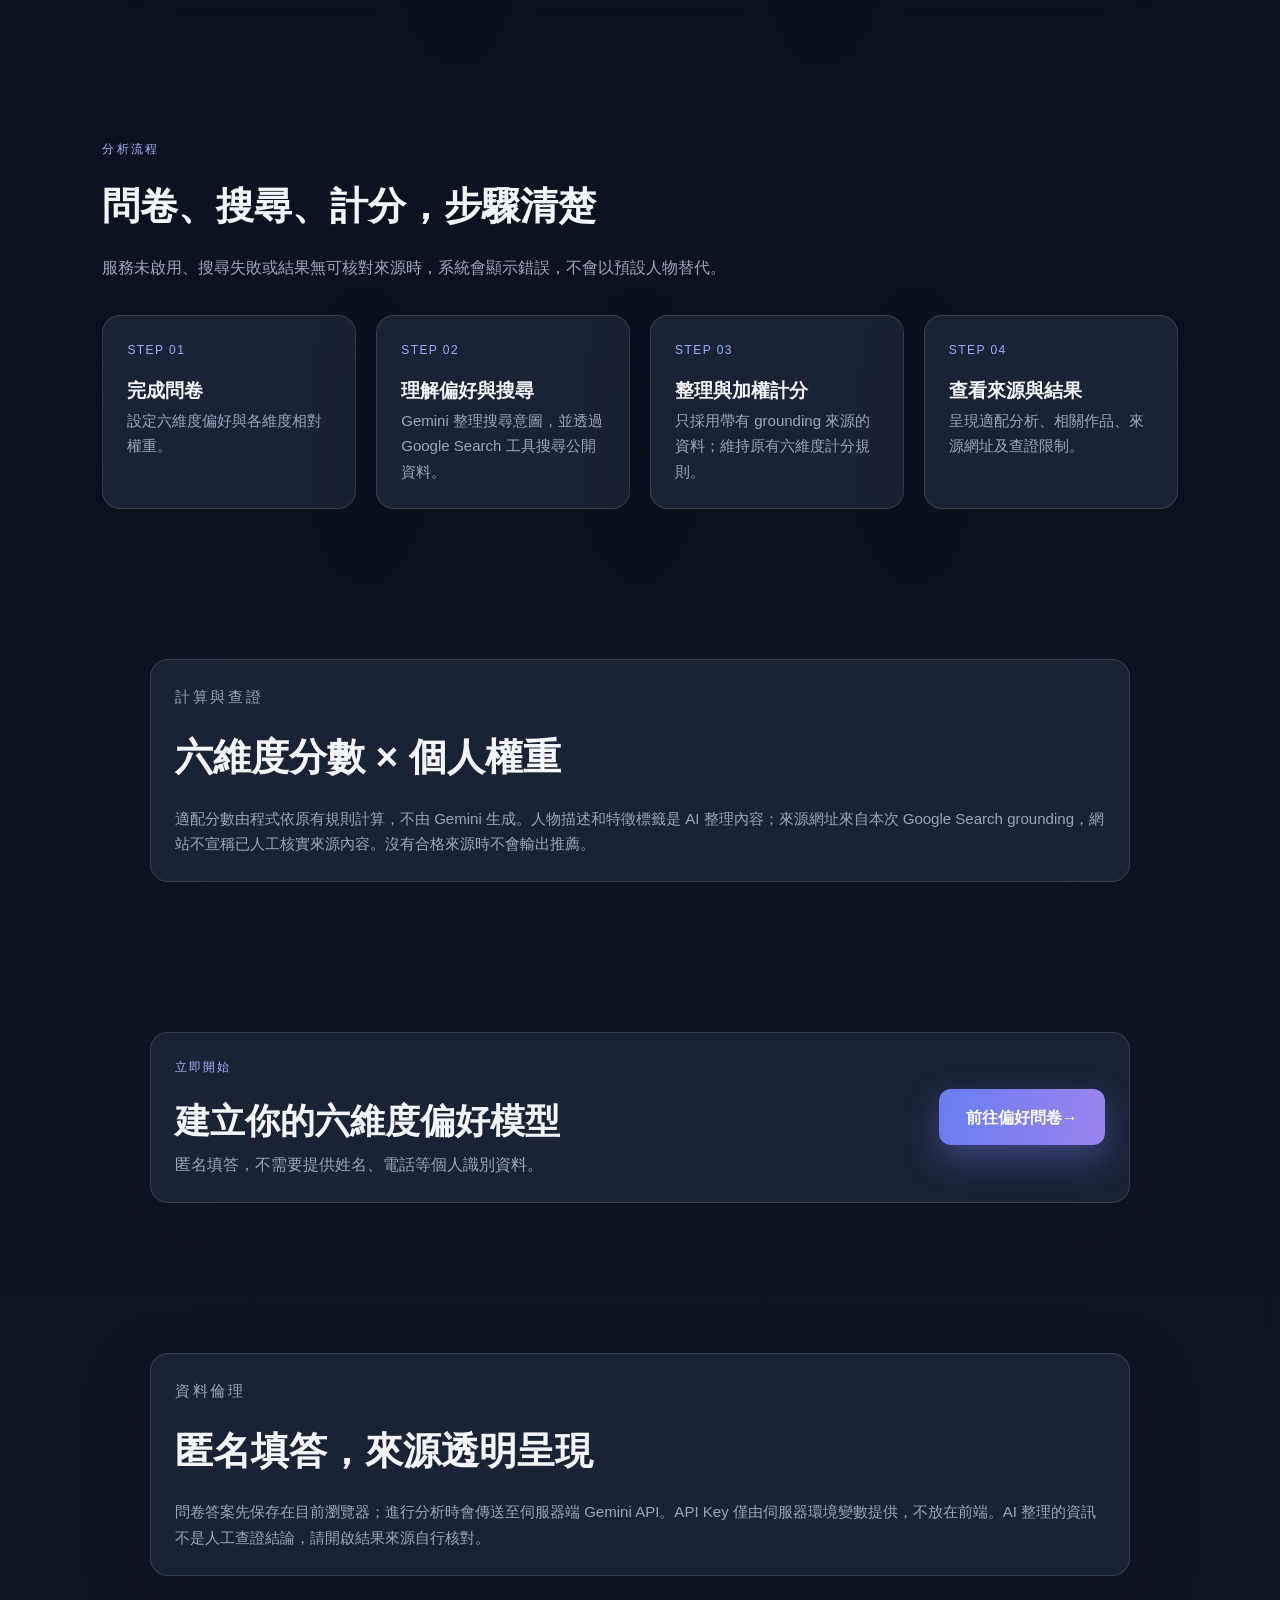
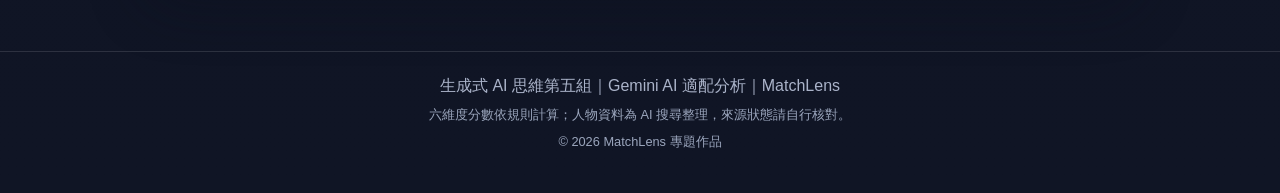
==== commit 7042cca1: "Update landing page to Gemini AI matching workflow" ====
--- a/index.html
+++ b/index.html
@@ -4,11 +4,8 @@
     <meta charset="UTF-8" />
     <meta name="viewport" content="width=device-width, initial-scale=1.0" />
     <meta name="theme-color" content="#101525" />
-    <meta
-      name="description"
-      content="MatchLens 受問者適配分析：透過六維度偏好與加權模型，產生個人化演員推薦。"
-    />
-    <title>MatchLens｜受問者適配分析</title>
+    <meta name="description" content="Gemini AI 適配分析：以六維度偏好、Google 搜尋來源與加權比對整理人物推薦。" />
+    <title>Gemini AI 適配分析｜MatchLens</title>
     <link rel="stylesheet" href="styles.css" />
     <script src="app.js" defer></script>
   </head>
@@ -16,142 +13,54 @@
     <header class="topbar">
       <a class="brand" href="index.html" aria-label="MatchLens 首頁">Match<span>Lens</span></a>
       <nav class="nav" aria-label="主導覽">
-        <a href="#overview">專題概覽</a>
+        <a href="#overview">功能說明</a>
         <a href="#dimensions">六維度</a>
         <a href="#process">分析流程</a>
         <a href="survey.html">開始分析</a>
       </nav>
     </header>
-
     <main>
       <section class="hero">
-        <div class="badge">六維度適配分析｜個人化推薦</div>
-        <h1>找到符合你偏好的<br /><span>候選演員</span></h1>
-        <p>
-          透過匿名偏好問卷，依外型風格、氣質人設、作品類型、表演風格、資歷區間與觀看情境進行加權比對，
-          看見清楚、可理解的適配結果。
-        </p>
+        <div class="badge">Gemini AI 適配分析｜來源透明</div>
+        <h1>用六維度偏好<br /><span>探索適合你的演員</span></h1>
+        <p>完成匿名問卷後，Gemini 會理解偏好並透過 Google Search 搜尋公開人物資料，再依六維度與你設定的權重計算適配分數。只有取得可核對搜尋來源的結果才會呈現；AI 整理內容不等於人工查證。</p>
         <div class="hero-actions">
-          <a class="primary-btn" href="survey.html">開始偏好分析 <span aria-hidden="true">→</span></a>
-          <a class="secondary-btn" href="#dimensions">探索六維度</a>
+          <a class="primary-btn" href="survey.html">開始 Gemini AI 適配分析 <span aria-hidden="true">→</span></a>
+          <a class="secondary-btn" href="#dimensions">了解六維度</a>
         </div>
       </section>
-
       <section id="overview" class="section intro-section">
-        <p class="section-tag">專題概覽</p>
-        <h2>把個人偏好，轉化為可解釋的適配分析</h2>
-        <p class="section-copy">
-          本專題是「生成式 AI 思維第五組」的課程作品。系統根據使用者問卷與候選資料標籤，
-          以六維度相似度乘上各維度權重計算適配分數，並依分數排序。推薦依據來自明確的規則式比較，
-          不會假稱使用未實際部署的 AI 模型。
-        </p>
+        <p class="section-tag">功能說明</p>
+        <h2>從偏好到有來源的適配結果</h2>
+        <p class="section-copy">問卷答案與原始權重保存在瀏覽器；提交分析時才送至本服務端點。Gemini 與 Google Search 提供搜尋整理，適配分數仍使用原有六維度規則及權重計算。結果來源是搜尋 grounding 來源，不代表人工獨立查證。</p>
       </section>
-
       <section id="dimensions" class="section dimension-section">
         <p class="section-tag">六大分析維度</p>
-        <h2>依照既定研究架構，逐項建立偏好模型</h2>
-        <p class="section-copy">
-          六個維度共同構成分析模型；你可以設定各項重要程度，系統會將權重正規化為 100%。
-        </p>
+        <h2>依照你的偏好與重要程度計算適配</h2>
+        <p class="section-copy">六個維度的分數依既有標籤比對規則產生；問卷權重正規化後合計 100%。</p>
         <div class="dimension-grid">
-          <article class="dim-card">
-            <div class="dim-number">01 / APPEARANCE</div>
-            <h3>外型風格</h3>
-            <p>比較整體形象與風格走向的偏好標籤。</p>
-          </article>
-          <article class="dim-card">
-            <div class="dim-number">02 / PERSONALITY</div>
-            <h3>氣質人設</h3>
-            <p>依公開形象描述，比較清新、成熟、活潑等氣質偏好。</p>
-          </article>
-          <article class="dim-card">
-            <div class="dim-number">03 / GENRE</div>
-            <h3>作品類型</h3>
-            <p>比較喜愛的劇情題材與敘事類型，可複選或選擇不限。</p>
-          </article>
-          <article class="dim-card">
-            <div class="dim-number">04 / PERFORMANCE</div>
-            <h3>表演風格</h3>
-            <p>依候選資料中的表演風格標籤，比對你的演出偏好。</p>
-          </article>
-          <article class="dim-card">
-            <div class="dim-number">05 / EXPERIENCE</div>
-            <h3>資歷區間</h3>
-            <p>依目前示範資料所標記的發展階段進行比較。</p>
-          </article>
-          <article class="dim-card">
-            <div class="dim-number">06 / VIEWING</div>
-            <h3>觀看情境</h3>
-            <p>分別比較平台、片長與畫質偏好。</p>
-          </article>
+          <article class="dim-card"><div class="dim-number">01 / APPEARANCE</div><h3>外型風格</h3><p>比對來源資料支持的外型風格標籤。</p></article>
+          <article class="dim-card"><div class="dim-number">02 / PERSONALITY</div><h3>氣質人設</h3><p>比對公開人物形象相關標籤。</p></article>
+          <article class="dim-card"><div class="dim-number">03 / GENRE</div><h3>作品類型</h3><p>依公開作品題材比對，可複選或選擇不限。</p></article>
+          <article class="dim-card"><div class="dim-number">04 / PERFORMANCE</div><h3>表演風格</h3><p>整理來源資料支持的表演風格特徵。</p></article>
+          <article class="dim-card"><div class="dim-number">05 / EXPERIENCE</div><h3>資歷區間</h3><p>僅在搜尋資料支持時整理人物發展階段。</p></article>
+          <article class="dim-card"><div class="dim-number">06 / VIEWING</div><h3>觀看情境</h3><p>比對平台、片長與畫質偏好；無來源資料不推斷。</p></article>
         </div>
       </section>
-
       <section id="process" class="section process-section">
-        <p class="section-tag">分析流程</p>
-        <h2>從填答到推薦，步驟清楚透明</h2>
-        <p class="section-copy">結果由固定資料標籤與計分規則產生，輸入相同時可重現相同排序。</p>
+        <p class="section-tag">分析流程</p><h2>問卷、搜尋、計分，步驟清楚</h2>
+        <p class="section-copy">服務未啟用、搜尋失敗或結果無可核對來源時，系統會顯示錯誤，不會以預設人物替代。</p>
         <div class="process-grid">
-          <article class="process-card">
-            <div class="step-index">STEP 01</div>
-            <strong>填寫偏好</strong>
-            <p>依序完成六個維度並設定相對重要程度。</p>
-          </article>
-          <article class="process-card">
-            <div class="step-index">STEP 02</div>
-            <strong>比對標籤</strong>
-            <p>將偏好與結構化候選資料中的標籤逐項比較。</p>
-          </article>
-          <article class="process-card">
-            <div class="step-index">STEP 03</div>
-            <strong>加權計分</strong>
-            <p>以維度相似度和正規化權重計算適配分數。</p>
-          </article>
-          <article class="process-card">
-            <div class="step-index">STEP 04</div>
-            <strong>查看結果</strong>
-            <p>依總分排序，查看推薦候選與維度比較。</p>
-          </article>
+          <article class="process-card"><div class="step-index">STEP 01</div><strong>完成問卷</strong><p>設定六維度偏好與各維度相對權重。</p></article>
+          <article class="process-card"><div class="step-index">STEP 02</div><strong>理解偏好與搜尋</strong><p>Gemini 整理搜尋意圖，並透過 Google Search 工具搜尋公開資料。</p></article>
+          <article class="process-card"><div class="step-index">STEP 03</div><strong>整理與加權計分</strong><p>只採用帶有 grounding 來源的資料；維持原有六維度計分規則。</p></article>
+          <article class="process-card"><div class="step-index">STEP 04</div><strong>查看來源與結果</strong><p>呈現適配分析、相關作品、來源網址及查證限制。</p></article>
         </div>
       </section>
-
-      <section class="section summary-section">
-        <div class="summary-panel">
-          <p class="section-tag">計算原理</p>
-          <h2>六維度相似度 × 各維度權重，加總為總適配分數</h2>
-          <p>
-            權重反映你對各維度的相對重視程度，正規化後總和為 100%。目前候選人為虛構示範資料，
-            分數只代表偏好標籤與示範標籤的吻合程度，不代表客觀能力、作品品質或真實人物評價。
-          </p>
-        </div>
-      </section>
-
-      <section class="section cta-section">
-        <div class="cta-box">
-          <div>
-            <p class="section-tag">立即開始</p>
-            <h2>建立你的六維度偏好模型</h2>
-            <p class="section-copy">匿名填答，不需要提供姓名、電話等個人識別資料。</p>
-          </div>
-          <a class="primary-btn" href="survey.html">前往偏好問卷 <span aria-hidden="true">→</span></a>
-        </div>
-      </section>
-
-      <aside class="section" aria-labelledby="ethics-title">
-        <div class="summary-panel">
-          <p class="section-tag">資料倫理</p>
-          <h2 id="ethics-title">匿名、示範資料與本機儲存</h2>
-          <p>
-            本專題僅供成年使用者使用。問卷答案保存在目前瀏覽器的本機儲存空間，不會送至伺服器。
-            候選資料是明確標示的虛構示範資料，並非真實人物資料；網站不提供露骨內容或相關影像。
-          </p>
-        </div>
-      </aside>
+      <section class="section summary-section"><div class="summary-panel"><p class="section-tag">計算與查證</p><h2>六維度分數 × 個人權重</h2><p>適配分數由程式依原有規則計算，不由 Gemini 生成。人物描述和特徵標籤是 AI 整理內容；來源網址來自本次 Google Search grounding，網站不宣稱已人工核實來源內容。沒有合格來源時不會輸出推薦。</p></div></section>
+      <section class="section cta-section"><div class="cta-box"><div><p class="section-tag">立即開始</p><h2>建立你的六維度偏好模型</h2><p class="section-copy">匿名填答，不需要提供姓名、電話等個人識別資料。</p></div><a class="primary-btn" href="survey.html">前往偏好問卷 <span aria-hidden="true">→</span></a></div></section>
+      <aside class="section" aria-labelledby="ethics-title"><div class="summary-panel"><p class="section-tag">資料倫理</p><h2 id="ethics-title">匿名填答，來源透明呈現</h2><p>問卷答案先保存在目前瀏覽器；進行分析時會傳送至伺服器端 Gemini API。API Key 僅由伺服器環境變數提供，不放在前端。AI 整理的資訊不是人工查證結論，請開啟結果來源自行核對。</p></div></aside>
     </main>
-
-    <footer class="footer">
-      <p>生成式 AI 思維第五組｜受問者適配分析｜MatchLens</p>
-      <p class="footnote">課程示範作品｜規則式適配分析，非生成式 AI 模型結果</p>
-    </footer>
+    <footer class="footer"><p>生成式 AI 思維第五組｜Gemini AI 適配分析｜MatchLens</p><p class="footnote">六維度分數依規則計算；人物資料為 AI 搜尋整理，來源狀態請自行核對。</p></footer>
   </body>
 </html>
